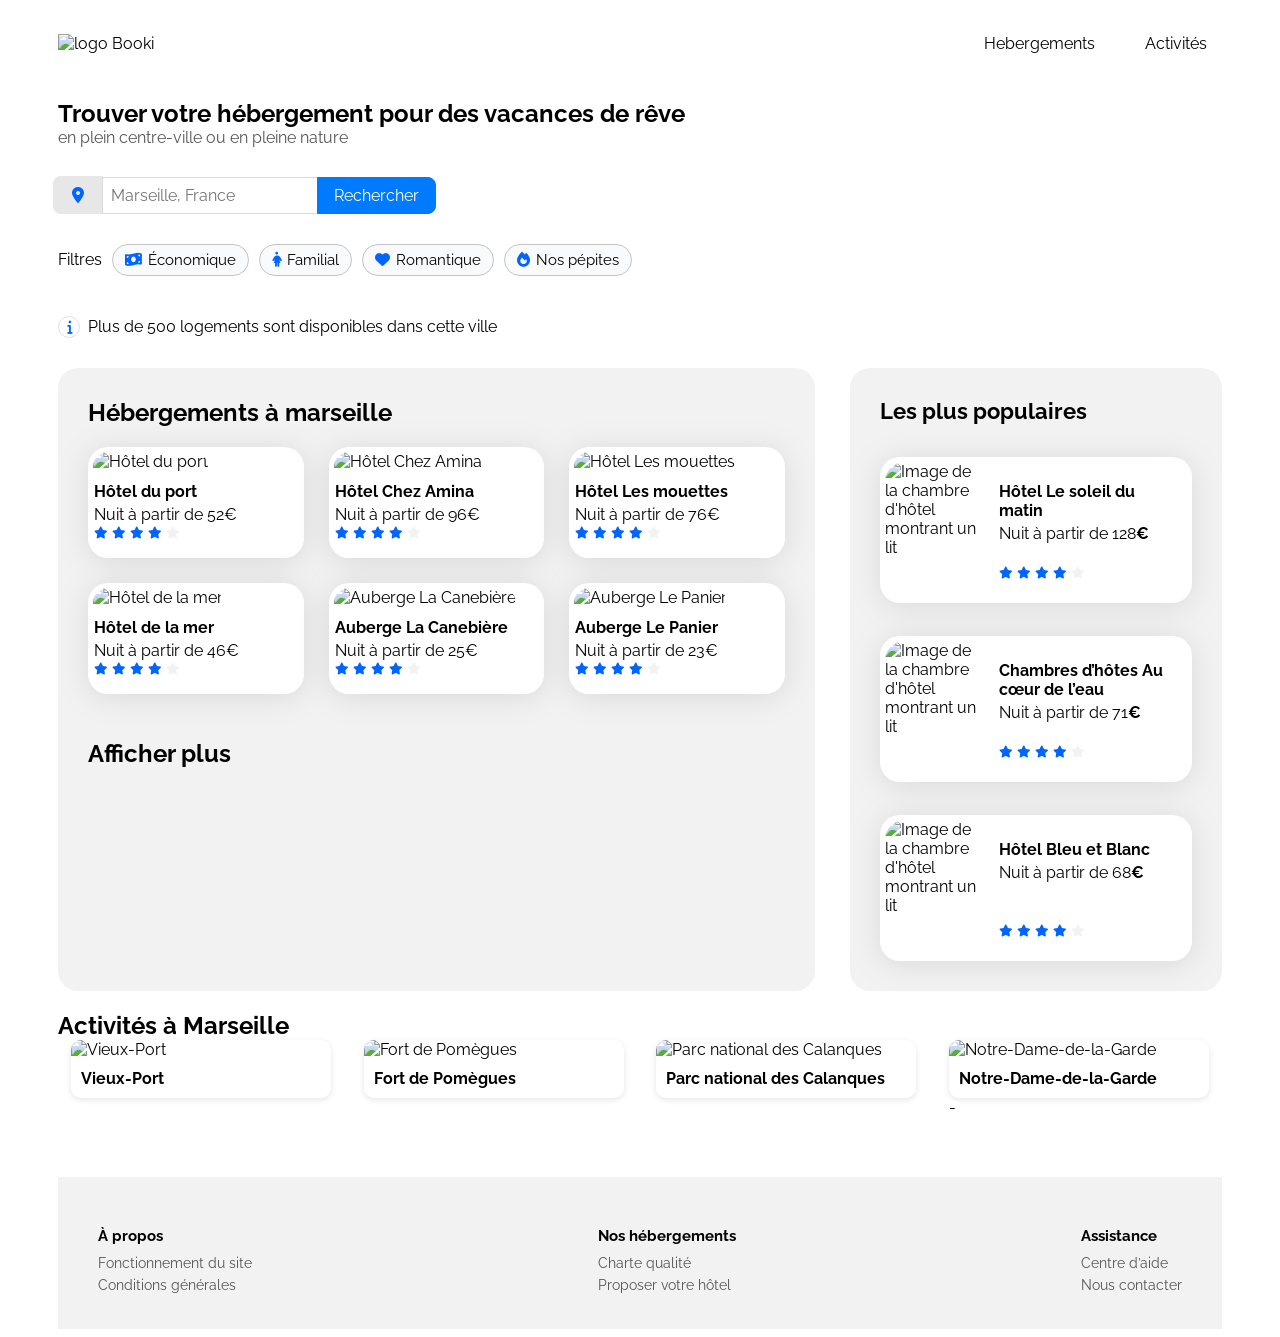
==== index.html @ 4f83fece "changes" ====
<!DOCTYPE html>
<html lang="fr">

<head>
    <meta charset="UTF-8">
    <meta name="viewport" content="width=device-width, initial-scale=1.0">
    <title>Booki</title>
    <link rel="preconnect" href="https://fonts.googleapis.com">
    <link rel="preconnect" href="https://fonts.gstatic.com" crossorigin>
    <link href="https://fonts.googleapis.com/css2?family=Raleway:wght@400;500;700&display=swap" rel="stylesheet">
    <link rel="stylesheet" href="https://cdnjs.cloudflare.com/ajax/libs/font-awesome/6.2.1/css/all.min.css"
        integrity="sha512-MV7K8+y+gLIBoVD59lQIYicR65iaqukzvf/nwasF0nqhPay5w/9lJmVM2hMDcnK1OnMGCdVK+iQrJ7lzPJQd1w=="
        crossorigin="anonymous" referrerpolicy="no-referrer" />
    <link rel="stylesheet" href="./css/style.css">
</head>

<body>
    <div class="main-container">
        <header>
            <nav class="navbar">
                <div><img class="logo" src="images/logo/Booki.png" alt="logo Booki"></div>
                <div>
                    <ul class="style">
                        <li><a class="styles" href="#">Hebergements</a></li>
                        <li><a class="styles" href="#">Activités</a></li>
                    </ul>
                </div>

            </nav>
            <section class="box">
                <h2>Trouver votre hébergement pour des vacances de rêve</h2>
                <p class="subtitle">en plein centre-ville ou en pleine nature</p>
            </section>

            <div>
                <span><i class="fa-solid fa-location-dot icon"></i></span>
                <input class="search-input" type="text" placeholder="Marseille, France">
                <button class="search-button">Rechercher</button>
            </div>

            <div class="filters">
                <span>Filtres</span>
                <button class="filter-btn"><i class="fa-solid fa-money-bill-wave"></i>Économique</button>
                <button class="filter-btn"><i class="fa-solid fa-person-dress"></i> Familial</button>
                <button class="filter-btn"><i class="fa-solid fa-heart"></i> Romantique</button>
                <button class="filter-btn"><i class="fa-solid fa-fire"></i> Nos pépites</button>
            </div>
            <div class="info-box">
                <i class="fa-solid fa-info info"></i>
                <span>Plus de 500 logements sont disponibles dans cette ville</span>
            </div>

        </header>

        <main>

            <div class="hebergements-and-populaires">
                <section class="hebergements">
                    <h2 class="section-title"> Hébergements à marseille</h2>
                    <div class="cards-container">
                        <div class="card">
                            <img src="images/hebergements/fred-kleber.jpg" alt="Hôtel du port">
                            <div class="card-content">
                                <h3 class="card-title">Hôtel du port</h3>
                                <p class="card-subtitle">Nuit à partir de 52€</p>
                                <div class="card-rating">
                                    <i class="fa-xs fa-solid fa-star" aria-hidden="true"></i>
                                    <i class="fa-xs fa-solid fa-star" aria-hidden="true"></i>
                                    <i class="fa-xs fa-solid fa-star" aria-hidden="true"></i>
                                    <i class="fa-xs fa-solid fa-star" aria-hidden="true"></i>
                                    <i class="fa-xs fa-solid fa-star neutral-star" aria-hidden="true"></i>
                                    <span class="sr-only">Note de 4 sur 5</span>
                                </div>
                            </div>
                        </div>
                        <a href="#">
                            <div class="card">
                                <img src="images/hebergements/febrian-zakaria.jpg" alt="Hôtel Chez Amina">
                                <div class="card-content">
                                    <h3 class="card-title">Hôtel Chez Amina</h3>
                                    <p class="card-subtitle">Nuit à partir de 96€</p>
                                    <div class="card-rating">
                                        <i class="fa-xs fa-solid fa-star" aria-hidden="true"></i>
                                        <i class="fa-xs fa-solid fa-star" aria-hidden="true"></i>
                                        <i class="fa-xs fa-solid fa-star" aria-hidden="true"></i>
                                        <i class="fa-xs fa-solid fa-star" aria-hidden="true"></i>
                                        <i class="fa-xs fa-solid fa-star neutral-star" aria-hidden="true"></i>
                                        <span class="sr-only">Note de 4 sur 5</span>
                                    </div>
                                </div>
                            </div>
                        </a>
                        <a href="#">
                            <div class="card">
                                <img src="images/hebergements/reisetopia.jpg" alt="Hôtel Les mouettes">
                                <div class="card-content">
                                    <h3 class="card-title">Hôtel Les mouettes</h3>
                                    <p class="card-subtitle">Nuit à partir de 76€</p>
                                    <div class="card-rating">
                                        <i class="fa-xs fa-solid fa-star" aria-hidden="true"></i>
                                        <i class="fa-xs fa-solid fa-star" aria-hidden="true"></i>
                                        <i class="fa-xs fa-solid fa-star" aria-hidden="true"></i>
                                        <i class="fa-xs fa-solid fa-star" aria-hidden="true"></i>
                                        <i class="fa-xs fa-solid fa-star neutral-star" aria-hidden="true"></i>
                                        <span class="sr-only">Note de 4 sur 5</span>
                                    </div>
                                </div>
                            </div>
                        </a>
                        <a href="#">
                            <div class="card">
                                <img src="images/hebergements/annie-spratt.jpg" alt="Hôtel de la mer">
                                <div class="card-content">
                                    <h3 class="card-title">Hôtel de la mer</h3>
                                    <p class="card-subtitle">Nuit à partir de 46€</p>
                                    <div class="card-rating">
                                        <i class="fa-xs fa-solid fa-star" aria-hidden="true"></i>
                                        <i class="fa-xs fa-solid fa-star" aria-hidden="true"></i>
                                        <i class="fa-xs fa-solid fa-star" aria-hidden="true"></i>
                                        <i class="fa-xs fa-solid fa-star" aria-hidden="true"></i>
                                        <i class="fa-xs fa-solid fa-star neutral-star" aria-hidden="true"></i>
                                        <span class="sr-only">Note de 4 sur 5</span>
                                    </div>
                                </div>
                            </div>
                        </a>
                        <a href="#">
                            <div class="card">
                                <img src="images/hebergements/marcus-loke.jpg" alt="Auberge La Canebière">
                                <div class="card-content">
                                    <h3 class="card-title">Auberge La Canebière</h3>
                                    <p class="card-subtitle">Nuit à partir de 25€</p>
                                    <div class="card-rating">
                                        <i class="fa-xs fa-solid fa-star" aria-hidden="true"></i>
                                        <i class="fa-xs fa-solid fa-star" aria-hidden="true"></i>
                                        <i class="fa-xs fa-solid fa-star" aria-hidden="true"></i>
                                        <i class="fa-xs fa-solid fa-star" aria-hidden="true"></i>
                                        <i class="fa-xs fa-solid fa-star neutral-star" aria-hidden="true"></i>
                                        <span class="sr-only">Note de 4 sur 5</span>
                                    </div>
                                </div>
                            </div>
                        </a>
                        <a href="#">
                            <div class="card">
                                <img src="images/hebergements/nicate-lee.jpg" alt="Auberge Le Panier">
                                <div class="card-content">
                                    <h3 class="card-title">Auberge Le Panier</h3>
                                    <p class="card-subtitle">Nuit à partir de 23€</p>
                                    <div class="card-rating">
                                        <i class="fa-xs fa-solid fa-star" aria-hidden="true"></i>
                                        <i class="fa-xs fa-solid fa-star" aria-hidden="true"></i>
                                        <i class="fa-xs fa-solid fa-star" aria-hidden="true"></i>
                                        <i class="fa-xs fa-solid fa-star" aria-hidden="true"></i>
                                        <i class="fa-xs fa-solid fa-star neutral-star" aria-hidden="true"></i>
                                        <span class="sr-only">Note de 4 sur 5</span>
                                    </div>
                                </div>
                            </div>
                        </a>
                        <h2>Afficher plus</h2>
                    </div>

                </section>

                <section class="populaires">
                    <div class="populaires-title">
                        <h2 class="section-title">Les plus populaires</h2>
                    </div>

                    <div class="populaires-cards">
                        <a href="#">
                            <article class="card">
                                <img src="./images/hebergements/emile-guillemot.jpg"
                                    alt="Image de la chambre d'hôtel montrant un lit">
                                <div class="card-content">
                                    <div class="card-txt">
                                        <h3 class="card-title">Hôtel Le soleil du matin</h3>
                                        <p class="card-subtitle">Nuit à partir de 128<span class="euro">€</span></p>
                                    </div>
                                    <div class="card-rating">
                                        <i class="fa-xs fa-solid fa-star" aria-hidden="true"></i>
                                        <i class="fa-xs fa-solid fa-star" aria-hidden="true"></i>
                                        <i class="fa-xs fa-solid fa-star" aria-hidden="true"></i>
                                        <i class="fa-xs fa-solid fa-star" aria-hidden="true"></i>
                                        <i class="fa-xs fa-solid fa-star neutral-star" aria-hidden="true"></i>
                                        <span class="sr-only">Note de 4 sur 5</span>
                                    </div>
                                </div>
                            </article>
                        </a>
                        <a href="#">
                            <article class="card">
                                <img src="./images/hebergements/aw-creative.jpg"
                                    alt="Image de la chambre d'hôtel montrant un lit">
                                <div class="card-content">
                                    <div class="card-txt">
                                        <h3 class="card-title">Chambres d’hôtes Au cœur de l’eau</h3>
                                        <p class="card-subtitle">Nuit à partir de 71<span class="euro">€</span></p>
                                    </div>
                                    <div class="card-rating">
                                        <i class="fa-xs fa-solid fa-star" aria-hidden="true"></i>
                                        <i class="fa-xs fa-solid fa-star" aria-hidden="true"></i>
                                        <i class="fa-xs fa-solid fa-star" aria-hidden="true"></i>
                                        <i class="fa-xs fa-solid fa-star" aria-hidden="true"></i>
                                        <i class="fa-xs fa-solid fa-star neutral-star" aria-hidden="true"></i>
                                        <span class="sr-only">Note de 4 sur 5</span>
                                    </div>
                                </div>
                            </article>
                        </a>
                        <a href="#">
                            <article class="card">
                                <img src="./images/hebergements/febrian-zakaria2.jpg"
                                    alt="Image de la chambre d'hôtel montrant un lit">
                                <div class="card-content">
                                    <div class="card-txt">
                                        <h3 class="card-title">Hôtel Bleu et Blanc</h3>
                                        <p class="card-subtitle">Nuit à partir de 68<span class="euro">€</span></p>
                                    </div>
                                    <div class="card-rating">
                                        <i class="fa-xs fa-solid fa-star" aria-hidden="true"></i>
                                        <i class="fa-xs fa-solid fa-star" aria-hidden="true"></i>
                                        <i class="fa-xs fa-solid fa-star" aria-hidden="true"></i>
                                        <i class="fa-xs fa-solid fa-star" aria-hidden="true"></i>
                                        <i class="fa-xs fa-solid fa-star neutral-star" aria-hidden="true"></i>
                                        <span class="sr-only">Note de 4 sur 5</span>
                                    </div>
                                </div>
                            </article>
                        </a>
                    </div>
                </section>
            </div>
            <section>
                <h2>Activités à Marseille</h2>
                <a href="#">
                    <div class="activites">
                        <div class="paper">
                            <img src="images/activites/reno-laithienne.jpg" alt="Vieux-Port">
                            <p>Vieux-Port</p>
                        </div>
                </a>
                <a href="#">
                    <div class="paper">
                        <img src="images/activites/paul-hermann.jpg" alt="Fort de Pomègues">
                        <p>Fort de Pomègues</p>
                    </div>
                </a>
                <a href="#">
                    <div class="paper">
                        <img src="images/activites/kilyan-sockalingum.jpg" alt="Parc national des Calanques">
                        <p>Parc national des Calanques</p>
                    </div>
                </a>
                <a href="#">
                    <div class="paper">
                        <img src="images/activites/florian-wehde.jpg" alt="Notre-Dame-de-la-Garde">
                        <p>Notre-Dame-de-la-Garde</p>
                    </div>
                    -
                </a>
    </div>
    </section>
    </main>
    <footer>

        <div>
            <h4>À propos</h4>
            <ul>
                <li><a href="#">Fonctionnement du site</a></li>
                <li><a href="#">Conditions générales</a></li>
            </ul>
        </div>

        <div>
            <h4>Nos hébergements</h4>
            <ul>
                <li><a href="#">Charte qualité</a></li>
                <li><a href="#">Proposer votre hôtel</a></li>
            </ul>
        </div>

        <div>
            <h4>Assistance</h4>
            <ul>
                <li><a href="#">Centre d’aide</a></li>
                <li><a href="#">Nous contacter</a></li>
            </ul>
        </div>
    </footer>
    </div>
</body>

</html>
---- css/style.css ----
/****** General ***********/
* {
    font-family: 'Raleway', sans-serif;
}

.navbar {
    display: flex;
    justify-content: space-between;
    align-items: center;
    padding: 10px 0px;

}

.style {
    list-style: none;
    display: flex;
    gap: 20px;

}

.navbar a {
    text-decoration: none;
    padding: 15px;
}

.logo {
    height: 20px;
}

.styles:hover {
    color: #0065FC;
    border-top: 2px solid #0065FC;
    padding-top: 33px;

}

h2 {
    margin-bottom: 0px;
}

p.subtitle {
    font-size: 16px;
    color: #555;
    margin-top: 0;
    margin-bottom: 30px;

}

.icon {

    background-color: #e7e7e8;
    border: solid #e7e7e8 3px;
    padding: 8px 16px;
    font-size: 16px;
    cursor: pointer;
    border-radius: 8px 0 0 8px;
    margin: -5px;
}


.search-input {
    flex: 1;
    border: solid rgb(218, 217, 217) 1px;
    outline: none;
    padding: 8px;
    font-size: 16px;
}

.search-button {
    background-color: #007bff;
    color: white;
    border: solid #007bff 1px;
    padding: 8px 16px;
    font-size: 16px;
    cursor: pointer;
    border-radius: 0 8px 8px 0;
    margin: -5px;
}

.filters {
    display: flex;
    justify-content: start;
    align-items: center;
    gap: 10px;
    flex-wrap: wrap;
    margin-top: 30px;
    margin-bottom: 30px;
}


.filter-btn {
    display: flex;
    align-items: center;
    gap: 6px;
    border: 1px solid #c5c4c4;
    background: #f9fafb;
    color: #000000;
    border-radius: 9999px;
    padding: 6px 12px;
    font-size: 15px;
    cursor: pointer;
    transition: all 0.2s ease;
}

.filter-btn:hover {
    background: #d6eaff;
}

.info-box {
    display: flex;
    align-items: center;
    gap: 8px;
    padding-top: 10px;
    padding-bottom: 30px;
}

.info-box .info {
    border: solid rgb(223, 223, 223) 1px;
    border-radius: 50%;
    width: 20px;
    height: 20px;
    display: flex;
    justify-content: center;
    align-items: center;
    font-weight: bold;
    font-size: 14px;
}


.activites {
    display: flex;
    justify-content: space-evenly;
    gap: 20px;
    flex-wrap: wrap;
    padding-bottom: 60px;
}

.paper {
    width: 260px;
    border-radius: 10px;
    overflow: hidden;
    box-shadow: 0 2px 6px rgba(0, 0, 0, 0.1);
    background: #ffffff;
}



.paper img {
    width: 100%;
    height: 350px;
    object-fit: cover;
}

.paper p {
    margin: 10px;
    font-weight: bold;
}

footer {
    background: #f2f2f2;
    margin-top: auto;
    padding: 30px 40px;
    display: flex;
    justify-content: space-between;
    flex-wrap: wrap;
    font-size: 14px;
}

footer div {
    min-width: 10px;
}

footer h4 {
    margin-bottom: 10px;
    font-size: 15px;
}

footer ul {
    list-style: none;
    padding: 0;
    margin: 0;
}

footer ul li {
    margin-bottom: 6px;
}

footer a {
    text-decoration: none;
    color: #555;
}


:root {
    --main-color: #0065FC;
    --main-bg-color: #F2F2F2;
    --filter-bg-color: #DEEBFF;
}

.fa-solid {
    color: var(--main-color);
}

body {
    display: flex;
    justify-content: center;
}

.main-container {
    width: 100%;
    max-width: 1440px;
    padding: 0 50px;
    box-sizing: border-box;
}

a {
    color: inherit;
    text-decoration: none;
}

.section-title {
    margin: 0;
    font-size: 22px;
}

.card {
    background-color: white;
    border-radius: 20px;
    padding: 5px;
    filter: drop-shadow(0px 3px 15px rgba(0, 0, 0, 0.1));
}

.card img {
    object-fit: cover;
}

.card-title {
    font-size: 16px;
}

.euro {
    font-weight: 700;
}

.neutral-star {
    color: var(--main-bg-color)
}

/****** Hebergements And Populaires ***********/
.hebergements-and-populaires {
    display: flex;
    justify-content: space-between;
}

.hebergements-and-populaires section {
    background-color: var(--main-bg-color);
    border-radius: 20px;
    padding: 30px;
    box-sizing: border-box;
}

/****** Hebergements ***********/
.hebergements {
    width: 65%;
}

.hebergements h2 {
    font-size: 1.5rem;
    margin-bottom: 20px;
}

.cards-container {
    display: grid;
    grid-template-columns: repeat(3, 1fr);
    gap: 25px;
}


.card img {
    width: 100%;
    height: 120px;
    object-fit: cover;
    border-top-left-radius: 15px;
    border-top-right-radius: 15px;
}

.card-content {
    padding: 10px 1px;
}

.hebergements .card-title {
    margin-top: 1px;
    margin-bottom: 4px;
}

.hebergements .card-subtitle {
    margin: 0;
}



/****** Populaires ***********/
.populaires {
    width: 32%;
}

.populaires-title {
    display: flex;
    justify-content: space-between;
    align-items: center;
}

.populaires-cards .card {
    display: flex;
    margin-top: 33px;
}

.populaires-cards img {
    width: 33%;
    height: 136px;
    border-top-left-radius: 20px;
    border-bottom-left-radius: 20px;
}

.populaires-cards .card-content {
    width: 65%;
    padding-left: 15px;
    display: flex;
    flex-direction: column;
    justify-content: space-between;
    box-sizing: border-box;
}

.populaires-cards .card-title {
    margin-top: 10px;
    margin-bottom: 4px;
}

.populaires-cards .card-subtitle {
    margin: 0;
}

.populaires-cards .card-rating {
    margin-bottom: 5px;
}




/* Le code ci-dessous correspond à la version responsive uniquement */

/****** Media queries ***********/
/* Medium devices (tablets, less/equal than 1024px) */
@media (max-width: 1024px) {
    .hebergements-and-populaires {
        flex-direction: column;
    }

    .hebergements {
        width: 100%;
    }

    .populaires {
        width: 100%;
        margin-top: 50px;
    }

    .populaires-cards {
        display: flex;
        flex-direction: row;
        justify-content: space-between;
    }

    .populaires-cards a {
        width: 30%;
    }

    .populaires-cards .card-title {
        font-size: 14px;
    }

    .populaires-cards .card-subtitle {
        font-size: 13px;
    }
}

/* Small devices (phones, less than 768px) */
@media (max-width: 767.98px) {
    /* ... */
}
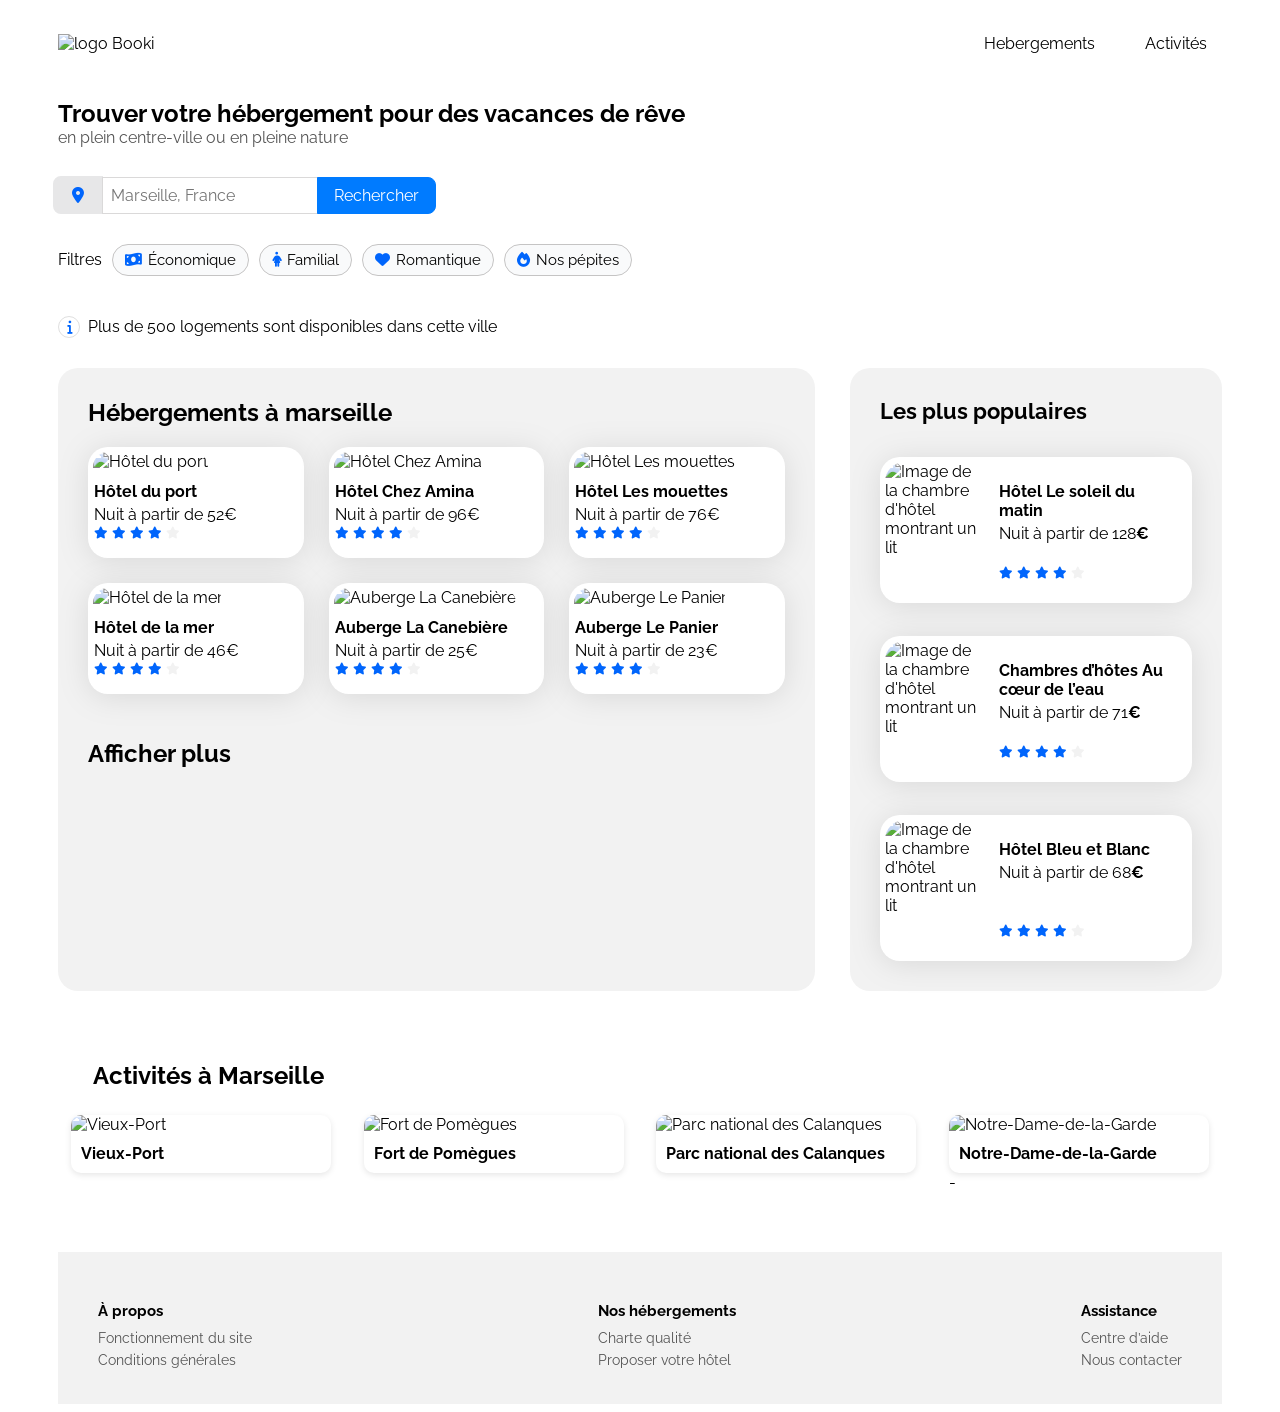
==== commit 89cc360a: "changes" ====
--- a/index.html
+++ b/index.html
@@ -27,7 +27,7 @@
                 </div>
 
             </nav>
-            <section class="box">
+            <section>
                 <h2>Trouver votre hébergement pour des vacances de rêve</h2>
                 <p class="subtitle">en plein centre-ville ou en pleine nature</p>
             </section>
@@ -233,7 +233,7 @@
                 </section>
             </div>
             <section>
-                <h2>Activités à Marseille</h2>
+                <h2 class="box">Activités à Marseille</h2>
                 <a href="#">
                     <div class="activites">
                         <div class="paper">
--- a/css/style.css
+++ b/css/style.css
@@ -126,6 +126,11 @@
     font-size: 14px;
 }
 
+.box{
+    padding-top: 50px;
+    padding-bottom: 25px;
+    padding-left: 35px;
+}
 
 .activites {
     display: flex;
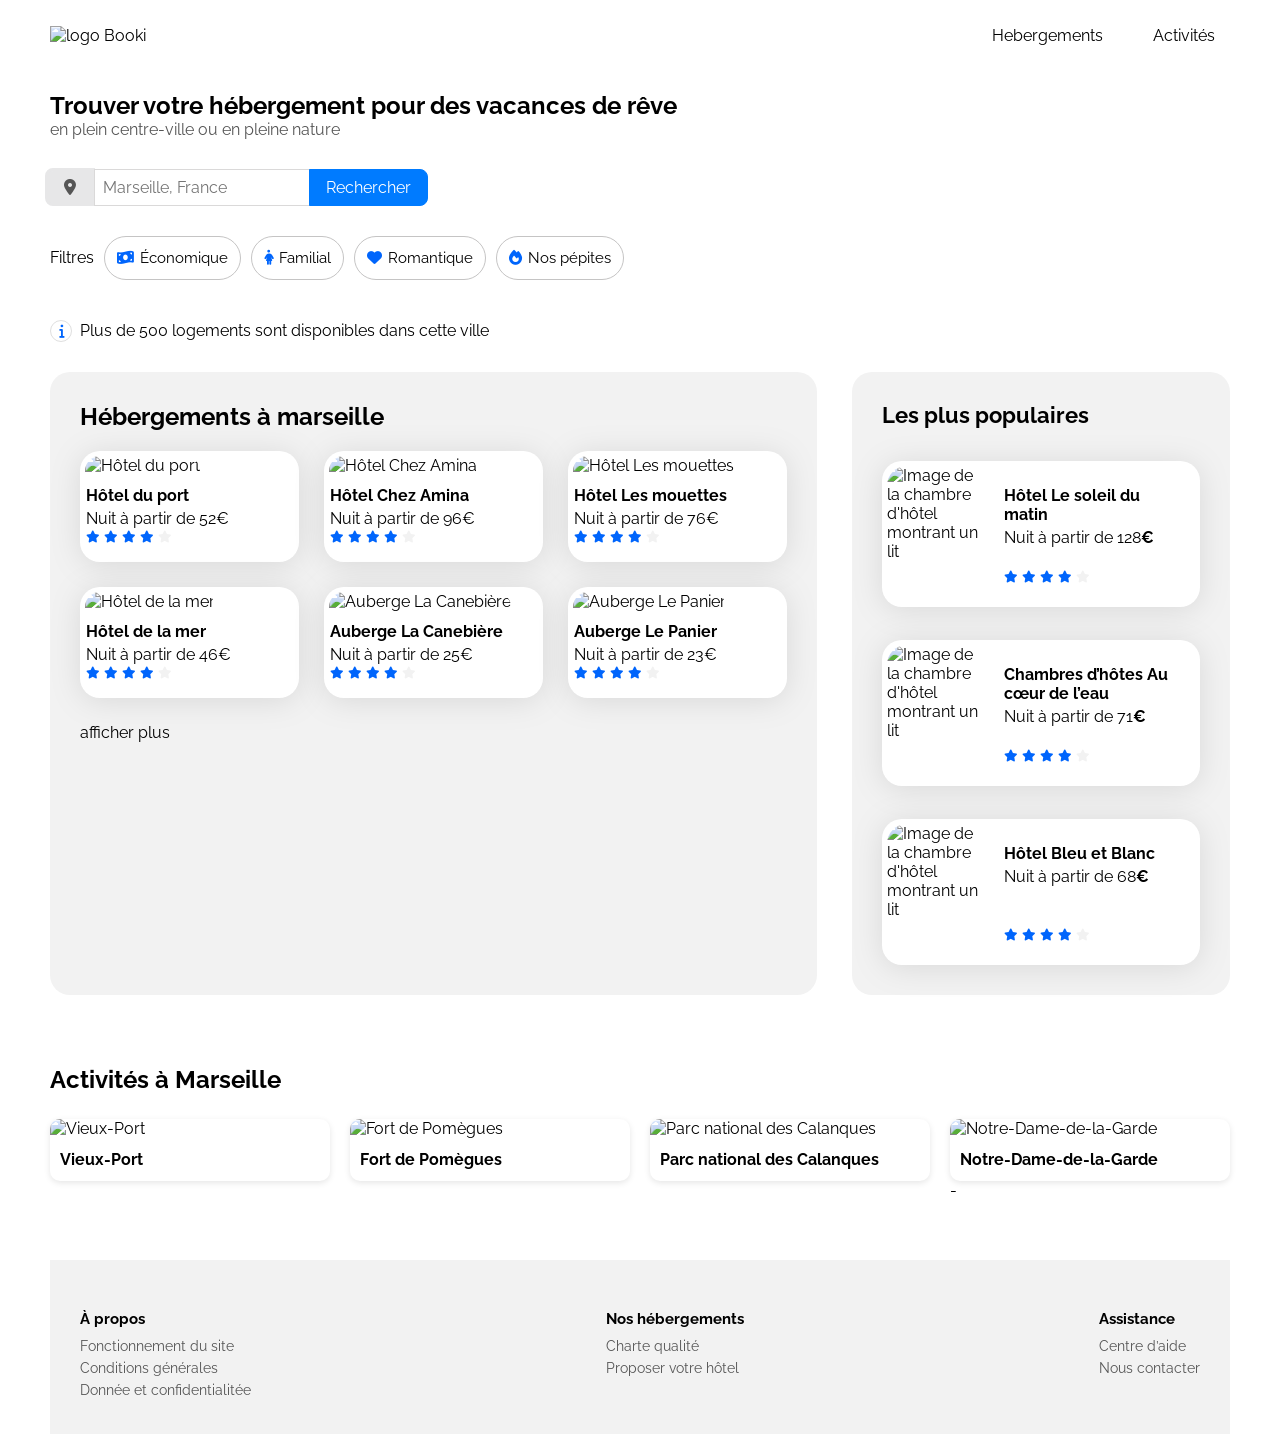
==== commit 0f9ed2e7: "new changes" ====
--- a/index.html
+++ b/index.html
@@ -33,7 +33,7 @@
             </section>
 
             <div>
-                <span><i class="fa-solid fa-location-dot icon"></i></span>
+                <span><i class="fa-solid fa-location-dot neutral icon" aria-hidden="true"></i></span>
                 <input class="search-input" type="text" placeholder="Marseille, France">
                 <button class="search-button">Rechercher</button>
             </div>
@@ -158,7 +158,7 @@
                                 </div>
                             </div>
                         </a>
-                        <h2>Afficher plus</h2>
+                        <a href="#">afficher plus</a>
                     </div>
 
                 </section>
@@ -270,6 +270,7 @@
             <ul>
                 <li><a href="#">Fonctionnement du site</a></li>
                 <li><a href="#">Conditions générales</a></li>
+                <li><a href="#">Donnée et confidentialitée</a></li>
             </ul>
         </div>
 
--- a/css/style.css
+++ b/css/style.css
@@ -1,4 +1,8 @@
 /****** General ***********/
+body {
+    margin: 0;
+}
+
 * {
     font-family: 'Raleway', sans-serif;
 }
@@ -29,8 +33,8 @@
 
 .styles:hover {
     color: #0065FC;
-    border-top: 2px solid #0065FC;
-    padding-top: 33px;
+    border-top: 3px solid #0065FC;
+    padding-top: 25px;
 
 }
 
@@ -93,10 +97,10 @@
     align-items: center;
     gap: 6px;
     border: 1px solid #c5c4c4;
-    background: #f9fafb;
+    background: #ffffff;
     color: #000000;
     border-radius: 9999px;
-    padding: 6px 12px;
+    padding: 12px 12px;
     font-size: 15px;
     cursor: pointer;
     transition: all 0.2s ease;
@@ -126,22 +130,21 @@
     font-size: 14px;
 }
 
-.box{
+.box {
     padding-top: 50px;
     padding-bottom: 25px;
-    padding-left: 35px;
 }
 
 .activites {
     display: flex;
-    justify-content: space-evenly;
+    justify-content: space-between;
     gap: 20px;
     flex-wrap: wrap;
     padding-bottom: 60px;
 }
 
 .paper {
-    width: 260px;
+    width: 280px;
     border-radius: 10px;
     overflow: hidden;
     box-shadow: 0 2px 6px rgba(0, 0, 0, 0.1);
@@ -157,14 +160,14 @@
 }
 
 .paper p {
-    margin: 10px;
+    margin: 12px 10px;
     font-weight: bold;
 }
 
 footer {
     background: #f2f2f2;
     margin-top: auto;
-    padding: 30px 40px;
+    padding: 30px;
     display: flex;
     justify-content: space-between;
     flex-wrap: wrap;
@@ -200,6 +203,7 @@
     --main-color: #0065FC;
     --main-bg-color: #F2F2F2;
     --filter-bg-color: #DEEBFF;
+    --main-icon-color: #555
 }
 
 .fa-solid {
@@ -249,6 +253,10 @@
 
 .neutral-star {
     color: var(--main-bg-color)
+}
+
+.neutral {
+    color: var(--main-icon-color)
 }
 
 /****** Hebergements And Populaires ***********/
@@ -387,9 +395,51 @@
     .populaires-cards .card-subtitle {
         font-size: 13px;
     }
+
+    .activites{
+        display: flex;
+        flex-wrap: nowrap;
+    }
 }
 
 /* Small devices (phones, less than 768px) */
 @media (max-width: 767.98px) {
-    /* ... */
-}+.hebergements-and-populaires {
+        flex-direction:column-reverse;
+    }
+
+    .hebergements {
+        width: 100%;
+    }
+
+    .populaires {
+        width: 100%;
+        margin-top: 10px;
+    }
+
+    .populaires-cards {
+        display: flex;
+        flex-direction: column;
+        justify-content: space-between;
+    }
+
+    .populaires-cards a {
+        width: 100%;
+    }
+
+    .populaires-cards .card-title {
+        font-size: 14px;
+    }
+
+    .populaires-cards .card-subtitle {
+        font-size: 13px;
+    }
+
+.cards-container {
+    display: flex;
+    flex-direction: column;
+}
+  
+}
+
+
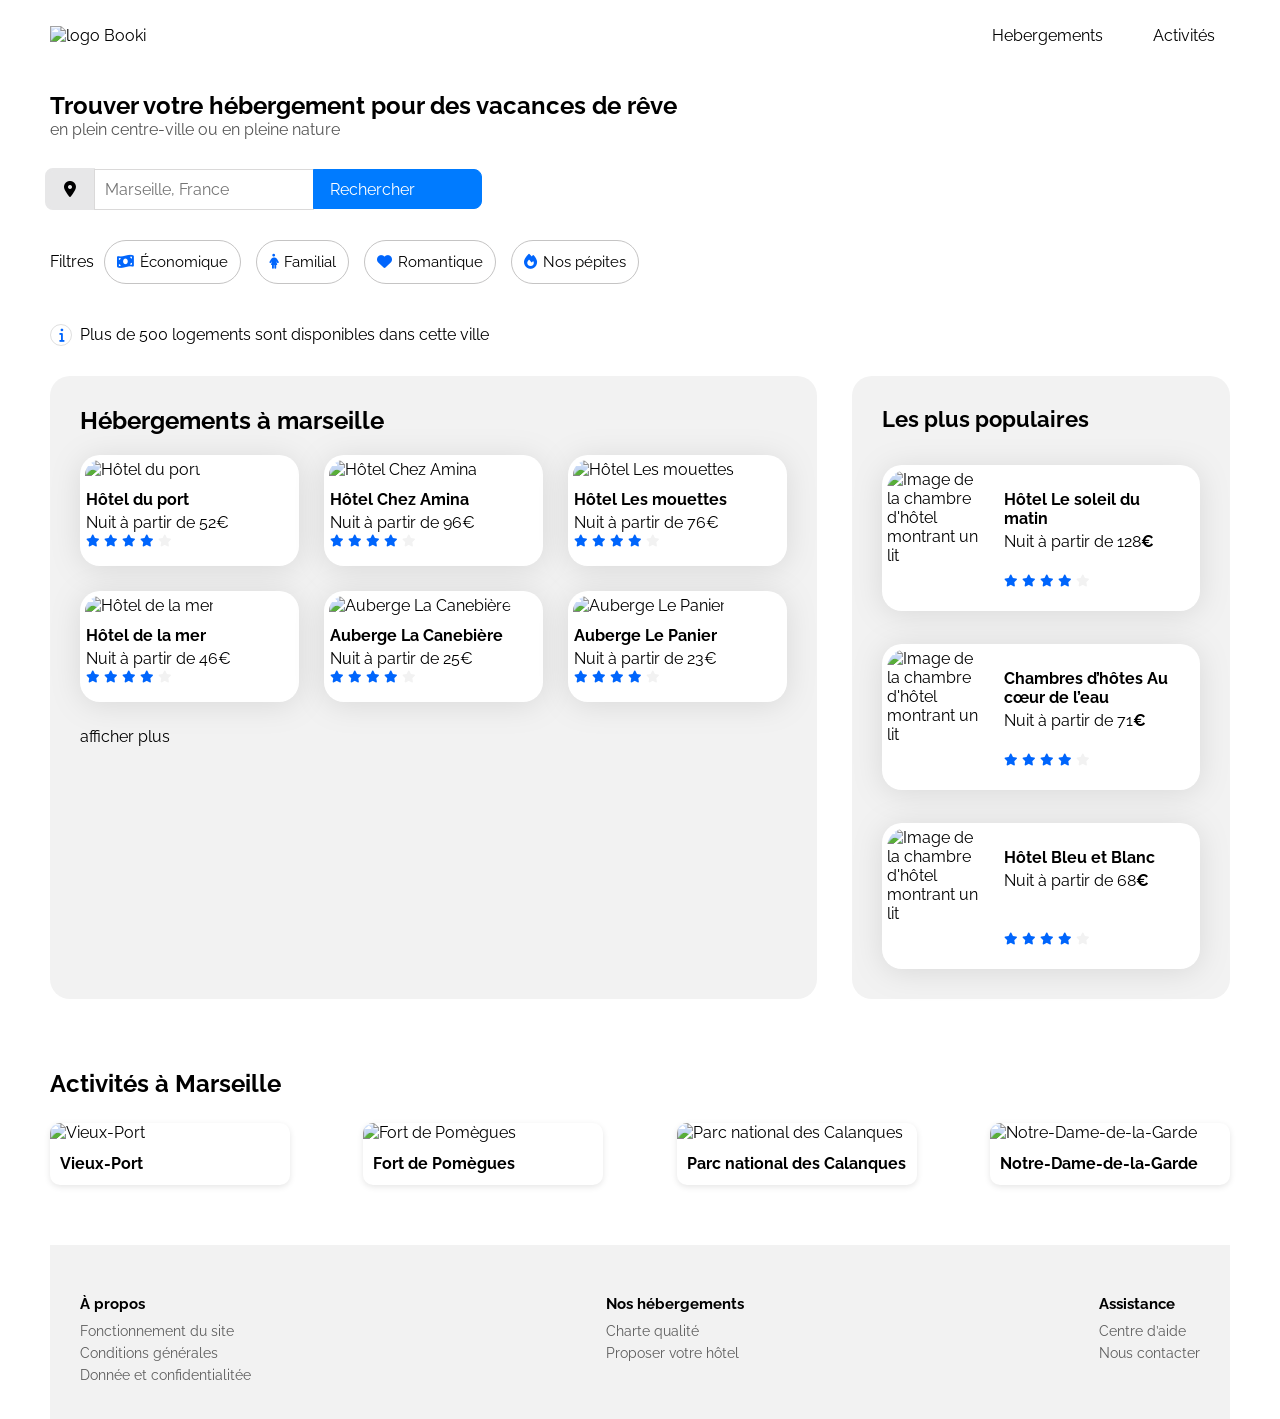
==== commit 0633634f: "changes" ====
--- a/index.html
+++ b/index.html
@@ -35,15 +35,17 @@
             <div>
                 <span><i class="fa-solid fa-location-dot neutral icon" aria-hidden="true"></i></span>
                 <input class="search-input" type="text" placeholder="Marseille, France">
-                <button class="search-button">Rechercher</button>
+                <button class="search-button">Rechercher<i class="fa-solid fa-magnifying-glass loupe"></i></button>
             </div>
 
             <div class="filters">
                 <span>Filtres</span>
-                <button class="filter-btn"><i class="fa-solid fa-money-bill-wave"></i>Économique</button>
-                <button class="filter-btn"><i class="fa-solid fa-person-dress"></i> Familial</button>
-                <button class="filter-btn"><i class="fa-solid fa-heart"></i> Romantique</button>
-                <button class="filter-btn"><i class="fa-solid fa-fire"></i> Nos pépites</button>
+                <div class="btn">
+                    <button class="filter-btn"><i class="fa-solid fa-money-bill-wave"></i>Économique</button>
+                    <button class="filter-btn"><i class="fa-solid fa-person-dress"></i> Familial</button>
+                    <button class="filter-btn"><i class="fa-solid fa-heart"></i> Romantique</button>
+                    <button class="filter-btn"><i class="fa-solid fa-fire"></i> Nos pépites</button>
+                </div>
             </div>
             <div class="info-box">
                 <i class="fa-solid fa-info info"></i>
@@ -235,7 +237,7 @@
             <section>
                 <h2 class="box">Activités à Marseille</h2>
                 <a href="#">
-                    <div class="activites">
+                    <section class="activites">
                         <div class="paper">
                             <img src="images/activites/reno-laithienne.jpg" alt="Vieux-Port">
                             <p>Vieux-Port</p>
@@ -258,38 +260,37 @@
                         <img src="images/activites/florian-wehde.jpg" alt="Notre-Dame-de-la-Garde">
                         <p>Notre-Dame-de-la-Garde</p>
                     </div>
-                    -
-                </a>
-    </div>
-    </section>
-    </main>
-    <footer>
-
-        <div>
-            <h4>À propos</h4>
-            <ul>
-                <li><a href="#">Fonctionnement du site</a></li>
-                <li><a href="#">Conditions générales</a></li>
-                <li><a href="#">Donnée et confidentialitée</a></li>
-            </ul>
-        </div>
-
-        <div>
-            <h4>Nos hébergements</h4>
-            <ul>
-                <li><a href="#">Charte qualité</a></li>
-                <li><a href="#">Proposer votre hôtel</a></li>
-            </ul>
-        </div>
-
-        <div>
-            <h4>Assistance</h4>
-            <ul>
-                <li><a href="#">Centre d’aide</a></li>
-                <li><a href="#">Nous contacter</a></li>
-            </ul>
-        </div>
-    </footer>
+                </a>
+            </section>
+            </section>
+        </main>
+        <footer>
+
+            <div>
+                <h4>À propos</h4>
+                <ul>
+                    <li><a href="#">Fonctionnement du site</a></li>
+                    <li><a href="#">Conditions générales</a></li>
+                    <li><a href="#">Donnée et confidentialitée</a></li>
+                </ul>
+            </div>
+
+            <div>
+                <h4>Nos hébergements</h4>
+                <ul>
+                    <li><a href="#">Charte qualité</a></li>
+                    <li><a href="#">Proposer votre hôtel</a></li>
+                </ul>
+            </div>
+
+            <div>
+                <h4>Assistance</h4>
+                <ul>
+                    <li><a href="#">Centre d’aide</a></li>
+                    <li><a href="#">Nous contacter</a></li>
+                </ul>
+            </div>
+        </footer>
     </div>
 </body>
 
--- a/css/style.css
+++ b/css/style.css
@@ -54,7 +54,7 @@
 
     background-color: #e7e7e8;
     border: solid #e7e7e8 3px;
-    padding: 8px 16px;
+    padding: 10px 16px;
     font-size: 16px;
     cursor: pointer;
     border-radius: 8px 0 0 8px;
@@ -66,7 +66,7 @@
     flex: 1;
     border: solid rgb(218, 217, 217) 1px;
     outline: none;
-    padding: 8px;
+    padding: 10px;
     font-size: 16px;
 }
 
@@ -74,11 +74,28 @@
     background-color: #007bff;
     color: white;
     border: solid #007bff 1px;
-    padding: 8px 16px;
+    padding: 0px 16px;
     font-size: 16px;
     cursor: pointer;
     border-radius: 0 8px 8px 0;
     margin: -5px;
+}
+
+.loupe {
+    visibility: hidden;
+    background-color: #007bff;
+    color: white;
+    border: solid #007bff 1px;
+    padding: 10px 16px;
+    font-size: 16px;
+    cursor: pointer;
+    border-radius: 8px 8px 8px 8px;
+
+}
+
+.btn {
+    display: flex;
+    gap: 15px;
 }
 
 .filters {
@@ -136,15 +153,16 @@
 }
 
 .activites {
+    width: 100%;
     display: flex;
     justify-content: space-between;
     gap: 20px;
-    flex-wrap: wrap;
+    flex-wrap: nowrap;
     padding-bottom: 60px;
 }
 
 .paper {
-    width: 280px;
+    width:240px;
     border-radius: 10px;
     overflow: hidden;
     box-shadow: 0 2px 6px rgba(0, 0, 0, 0.1);
@@ -195,7 +213,7 @@
 
 footer a {
     text-decoration: none;
-    color: #555;
+    color: #5d5d5d;
 }
 
 
@@ -203,7 +221,7 @@
     --main-color: #0065FC;
     --main-bg-color: #F2F2F2;
     --filter-bg-color: #DEEBFF;
-    --main-icon-color: #555
+    --main-icon-color: #000
 }
 
 .fa-solid {
@@ -266,14 +284,14 @@
 }
 
 .hebergements-and-populaires section {
+    box-sizing: border-box;
+}
+
+/****** Hebergements ***********/
+.hebergements {
     background-color: var(--main-bg-color);
     border-radius: 20px;
     padding: 30px;
-    box-sizing: border-box;
-}
-
-/****** Hebergements ***********/
-.hebergements {
     width: 65%;
 }
 
@@ -314,6 +332,9 @@
 
 /****** Populaires ***********/
 .populaires {
+    background-color: var(--main-bg-color);
+    border-radius: 20px;
+    padding: 30px;
     width: 32%;
 }
 
@@ -396,16 +417,105 @@
         font-size: 13px;
     }
 
-    .activites{
+    .activites {
         display: flex;
         flex-wrap: nowrap;
+    }
+
+    .paper {
+        width: 99%;
+        height: 300px;
+    }
+
+    .paper img {
+        height: 200px;
+
+    }
+
+    .paper p {
+        padding: 20px;
+        margin: 10px;
     }
 }
 
 /* Small devices (phones, less than 768px) */
 @media (max-width: 767.98px) {
-.hebergements-and-populaires {
-        flex-direction:column-reverse;
+    .navbar {
+        display: flex;
+        flex-direction: column;
+        font-size: 30px;
+    }
+
+    .styles:hover {
+        color: #0065FC;
+        border-top: none;
+        padding-top: none;
+        border-bottom: 3px solid #0065FC;
+        padding-bottom: 25px;
+
+    }
+
+    .style {
+        border-bottom: 3px solid rgb(217, 217, 217);
+        padding-bottom: 25px;
+        display: flex;
+        justify-content: end;
+        padding-left: 0%;
+
+    }
+
+    .logo {
+        display: flex;
+        justify-content: center;
+        height: 30px;
+    }
+
+    .btn {
+        display: flex;
+        flex-wrap: wrap;
+    }
+
+    .filters {
+        display: flex;
+        flex-direction: column;
+        align-items: start;
+        margin: 20px;
+    }
+
+    .loupe {
+        visibility: visible;
+        background-color: #0065FC;
+        color: var(--filter-bg-color);
+        margin-left: -200px;
+
+
+
+    }
+
+    .search-button {
+        visibility: hidden;
+    }
+
+    h2 {
+        margin-bottom: 0px;
+        margin: 20px;
+    }
+
+    p.subtitle {
+        margin: 20px;
+    }
+
+    .icon {
+        margin-left: 20px;
+    }
+
+    .info-box {
+        margin-left: 20px;
+    }
+
+
+    .hebergements-and-populaires {
+        flex-direction: column-reverse;
     }
 
     .hebergements {
@@ -413,8 +523,10 @@
     }
 
     .populaires {
+        border-radius: 0px;
+        height: 100%;
         width: 100%;
-        margin-top: 10px;
+
     }
 
     .populaires-cards {
@@ -435,11 +547,46 @@
         font-size: 13px;
     }
 
-.cards-container {
-    display: flex;
-    flex-direction: column;
-}
-  
-}
-
-
+    .cards-container {
+        display: flex;
+        flex-direction: column;
+    }
+
+
+    .hebergements {
+        background: none;
+    }
+
+
+    .main-container {
+        padding: 0px;
+    }
+
+    .activites {
+        display: flex;
+        flex-direction: column;
+        padding: 30px;
+    }
+
+    .paper {
+        width: 89%;
+        height: 100%;
+    }
+
+    .paper img {
+        height: 200px;
+
+    }
+
+    .paper p {
+        padding: 20px;
+        margin: 10px;
+    }
+
+    footer {
+        display: flex;
+        flex-direction: column;
+        text-align: start;
+
+    }
+}
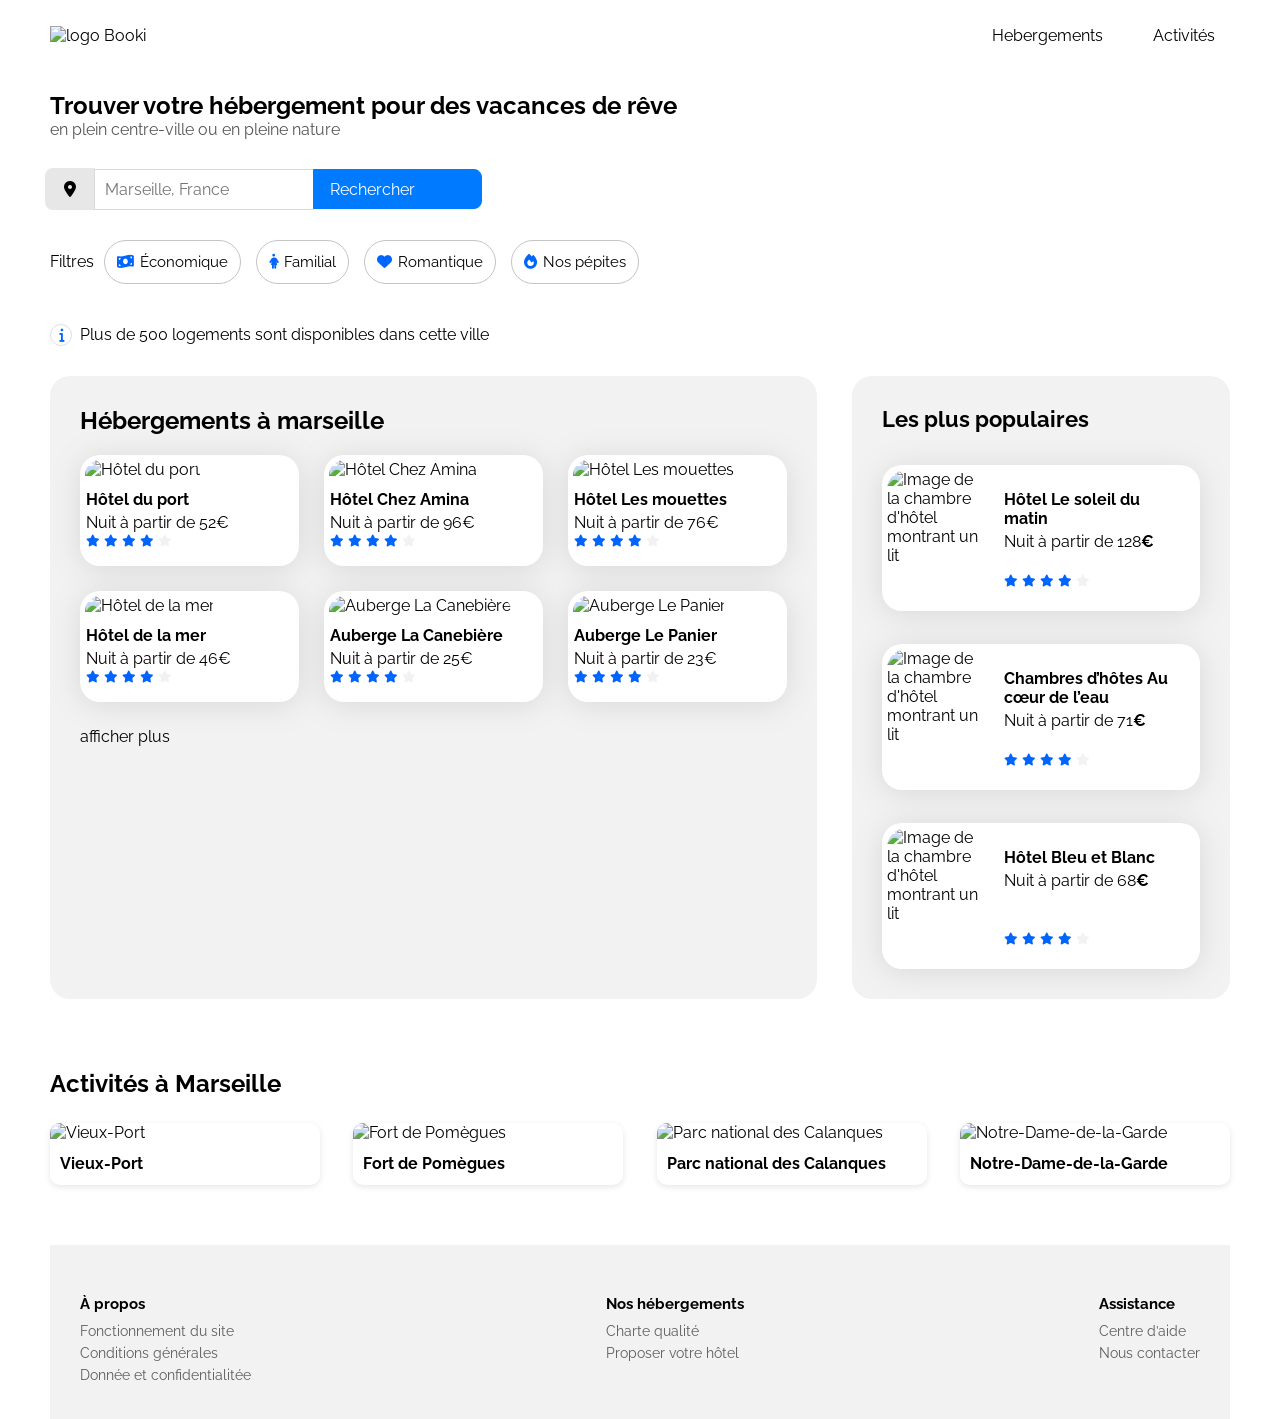
==== commit f9b27a76: "modify" ====
--- a/index.html
+++ b/index.html
@@ -236,32 +236,41 @@
             </div>
             <section>
                 <h2 class="box">Activités à Marseille</h2>
-                <a href="#">
-                    <section class="activites">
-                        <div class="paper">
+
+                <div class="activites">
+
+                    <div class="paper">
+                        <a href="#">
                             <img src="images/activites/reno-laithienne.jpg" alt="Vieux-Port">
                             <p>Vieux-Port</p>
-                        </div>
-                </a>
-                <a href="#">
+                        </a>
+                    </div>
+
+
                     <div class="paper">
-                        <img src="images/activites/paul-hermann.jpg" alt="Fort de Pomègues">
-                        <p>Fort de Pomègues</p>
-                    </div>
-                </a>
-                <a href="#">
+                        <a href="#">
+                            <img src="images/activites/paul-hermann.jpg" alt="Fort de Pomègues">
+                            <p>Fort de Pomègues</p>
+                        </a>
+                    </div>
+
+
                     <div class="paper">
-                        <img src="images/activites/kilyan-sockalingum.jpg" alt="Parc national des Calanques">
-                        <p>Parc national des Calanques</p>
-                    </div>
-                </a>
-                <a href="#">
+                        <a href="#">
+                            <img src="images/activites/kilyan-sockalingum.jpg" alt="Parc national des Calanques">
+                            <p>Parc national des Calanques</p>
+                        </a>
+                    </div>
+
+
                     <div class="paper">
-                        <img src="images/activites/florian-wehde.jpg" alt="Notre-Dame-de-la-Garde">
-                        <p>Notre-Dame-de-la-Garde</p>
-                    </div>
-                </a>
-            </section>
+                        <a href="#">
+                            <img src="images/activites/florian-wehde.jpg" alt="Notre-Dame-de-la-Garde">
+                            <p>Notre-Dame-de-la-Garde</p>
+                        </a>
+                    </div>
+
+                </div>
             </section>
         </main>
         <footer>
--- a/css/style.css
+++ b/css/style.css
@@ -162,7 +162,7 @@
 }
 
 .paper {
-    width:240px;
+    width: 270px;
     border-radius: 10px;
     overflow: hidden;
     box-shadow: 0 2px 6px rgba(0, 0, 0, 0.1);
@@ -449,7 +449,6 @@
     .styles:hover {
         color: #0065FC;
         border-top: none;
-        padding-top: none;
         border-bottom: 3px solid #0065FC;
         padding-bottom: 25px;
 
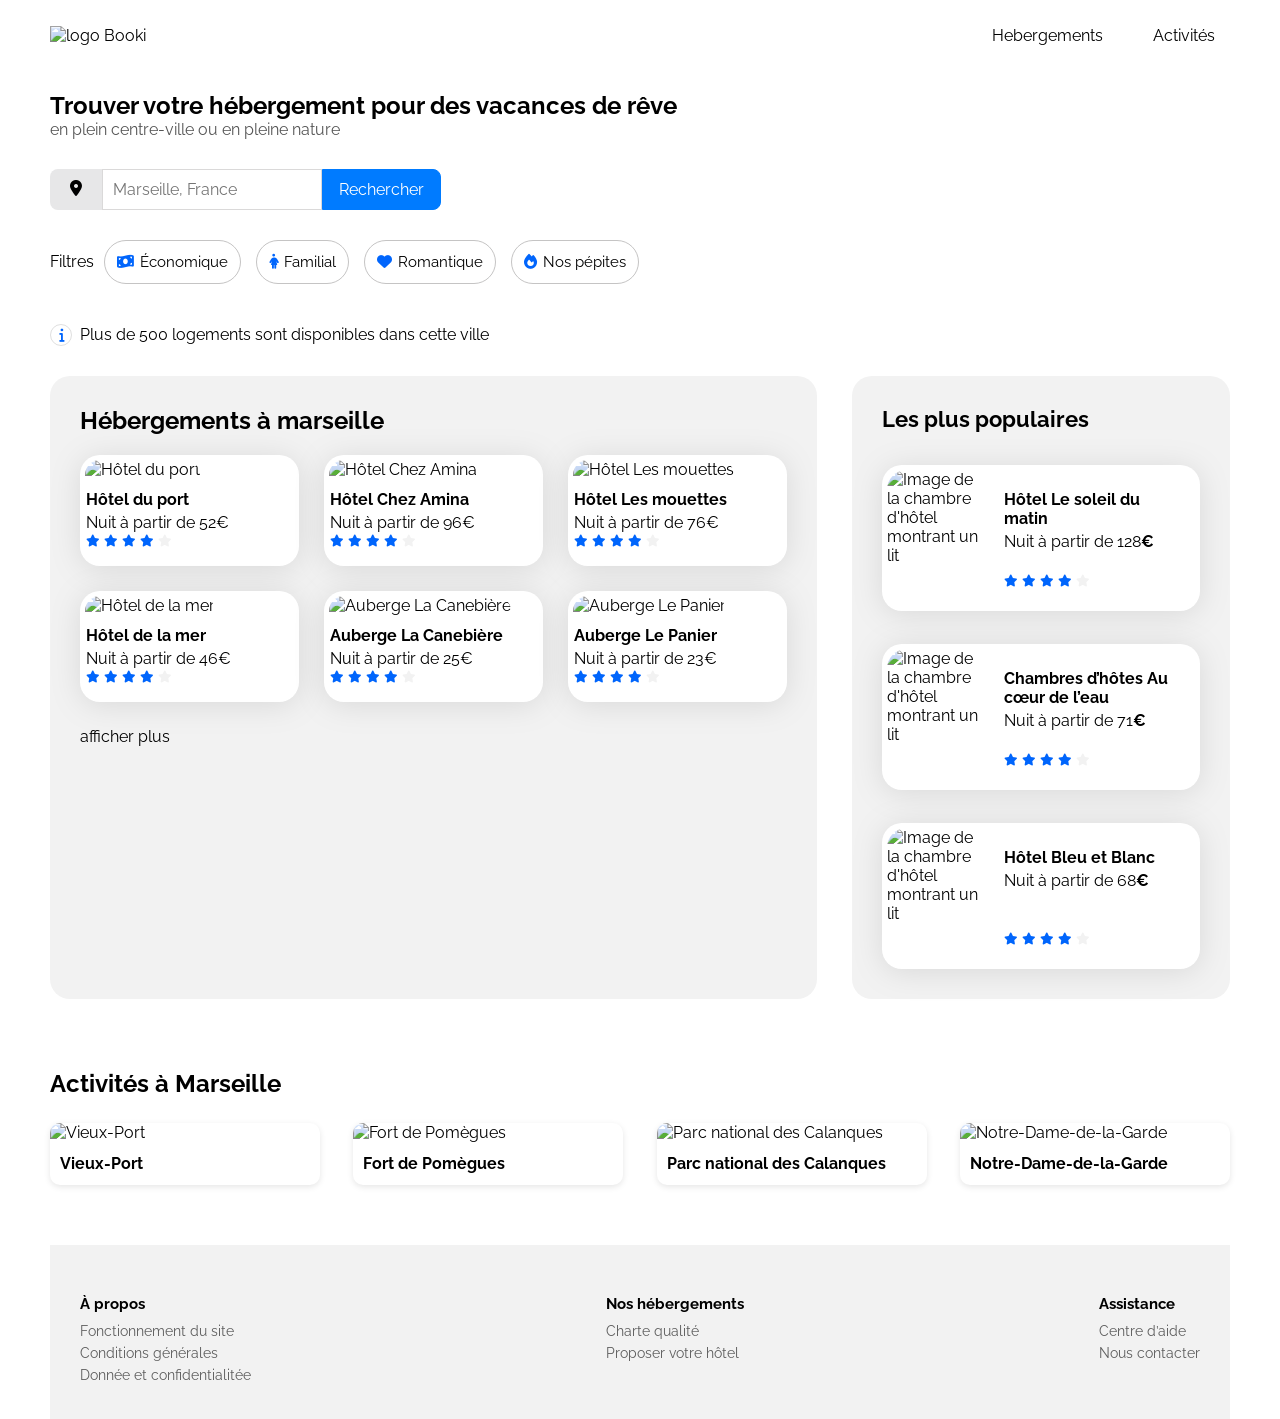
==== commit e4b9acad: "changes" ====
--- a/index.html
+++ b/index.html
@@ -18,11 +18,13 @@
     <div class="main-container">
         <header>
             <nav class="navbar">
-                <div><img class="logo" src="images/logo/Booki.png" alt="logo Booki"></div>
                 <div>
+                    <img class="logo" src="images/logo/Booki.png" alt="logo Booki">
+                </div>
+                <div class="style-container">
                     <ul class="style">
-                        <li><a class="styles" href="#">Hebergements</a></li>
-                        <li><a class="styles" href="#">Activités</a></li>
+                        <li><a class="styles" href="#hebergements-and-populaires">Hebergements</a></li>
+                        <li><a class="styles" href="#activites">Activités</a></li>
                     </ul>
                 </div>
 
@@ -32,10 +34,19 @@
                 <p class="subtitle">en plein centre-ville ou en pleine nature</p>
             </section>
 
-            <div>
-                <span><i class="fa-solid fa-location-dot neutral icon" aria-hidden="true"></i></span>
-                <input class="search-input" type="text" placeholder="Marseille, France">
-                <button class="search-button">Rechercher<i class="fa-solid fa-magnifying-glass loupe"></i></button>
+            <div class="search-container">
+                <span class="search-icon">
+                    <i class="fa-solid fa-location-dot neutral" aria-hidden="true"></i>
+                </span>
+                <input class="search-input" type="text" placeholder="Marseille, France" name="search-input">
+                <button class="search-button">
+                    <div class="search-button-text">
+                        Rechercher
+                    </div>
+                    <div class="search-button-icon">
+                        <i class="fa-solid fa-magnifying-glass"></i>
+                    </div>
+                </button>
             </div>
 
             <div class="filters">
@@ -56,7 +67,7 @@
 
         <main>
 
-            <div class="hebergements-and-populaires">
+            <div id="hebergements-and-populaires" class="hebergements-and-populaires">
                 <section class="hebergements">
                     <h2 class="section-title"> Hébergements à marseille</h2>
                     <div class="cards-container">
@@ -234,7 +245,7 @@
                     </div>
                 </section>
             </div>
-            <section>
+            <section id="activites">
                 <h2 class="box">Activités à Marseille</h2>
 
                 <div class="activites">
--- a/css/style.css
+++ b/css/style.css
@@ -51,7 +51,6 @@
 }
 
 .icon {
-
     background-color: #e7e7e8;
     border: solid #e7e7e8 3px;
     padding: 10px 16px;
@@ -61,6 +60,17 @@
     margin: -5px;
 }
 
+.search-container {
+    width: 30px;
+    display: flex;
+    padding: 0;
+}
+
+.search-icon {
+    padding: 10px 20px;
+    background-color: #e7e7e8;
+    border-radius: 8px 0 0 8px;
+}
 
 .search-input {
     flex: 1;
@@ -72,25 +82,20 @@
 
 .search-button {
     background-color: #007bff;
-    color: white;
     border: solid #007bff 1px;
-    padding: 0px 16px;
+    padding: 0 16px;
     font-size: 16px;
     cursor: pointer;
     border-radius: 0 8px 8px 0;
-    margin: -5px;
-}
-
-.loupe {
-    visibility: hidden;
-    background-color: #007bff;
+}
+
+.search-button-icon {
+    display: none;
+}
+
+.search-button-text {
+    display: block;
     color: white;
-    border: solid #007bff 1px;
-    padding: 10px 16px;
-    font-size: 16px;
-    cursor: pointer;
-    border-radius: 8px 8px 8px 8px;
-
 }
 
 .btn {
@@ -446,21 +451,54 @@
         font-size: 30px;
     }
 
+
+    .style-container {
+        width: 100%;
+        display: flex;
+    }
+
+    .style {
+        display: flex;
+        width: 100%;
+        padding-inline-start: 0;
+        gap: 0;
+    }
+
+    .style li {
+        width: 50%;
+        display: flex;
+        justify-content: center;
+        border-bottom: 3px solid rgb(217, 217, 217);
+        padding: 10px 0;
+        padding-bottom: 25px;
+    }
+
+    .style li:hover {
+        border-bottom: 3px solid #0065FC;
+        color: #0065FC;
+    }
+
     .styles:hover {
-        color: #0065FC;
+        border-top: 0;
+        padding-top: 0;
+    }
+
+    .navbar a {
+        text-decoration: none;
+        padding: 0;
+    }
+
+    .style li {
+        width: 50%;
+        display: flex;
+        justify-content: center;
+    }
+
+    .styles:hover {
+        color: #007bff;
         border-top: none;
         border-bottom: 3px solid #0065FC;
         padding-bottom: 25px;
-
-    }
-
-    .style {
-        border-bottom: 3px solid rgb(217, 217, 217);
-        padding-bottom: 25px;
-        display: flex;
-        justify-content: end;
-        padding-left: 0%;
-
     }
 
     .logo {
@@ -472,27 +510,40 @@
     .btn {
         display: flex;
         flex-wrap: wrap;
+
     }
 
     .filters {
-        display: flex;
-        flex-direction: column;
+        margin: 20px;
+    }
+
+    .filter-btn {
+        display: flex;
+        flex-direction: row;
         align-items: start;
+        width: 150px;
+    }
+
+    .search-container {
         margin: 20px;
     }
 
-    .loupe {
-        visibility: visible;
-        background-color: #0065FC;
-        color: var(--filter-bg-color);
-        margin-left: -200px;
-
-
-
-    }
-
     .search-button {
-        visibility: hidden;
+        border-radius: 8px;
+        margin-left: -5px;
+        padding: 0 10px;
+    }
+
+    .search-button-icon {
+        display: block;
+    }
+
+    .search-button-icon i {
+        color: white;
+    }
+
+    .search-button-text {
+        display: none;
     }
 
     h2 {
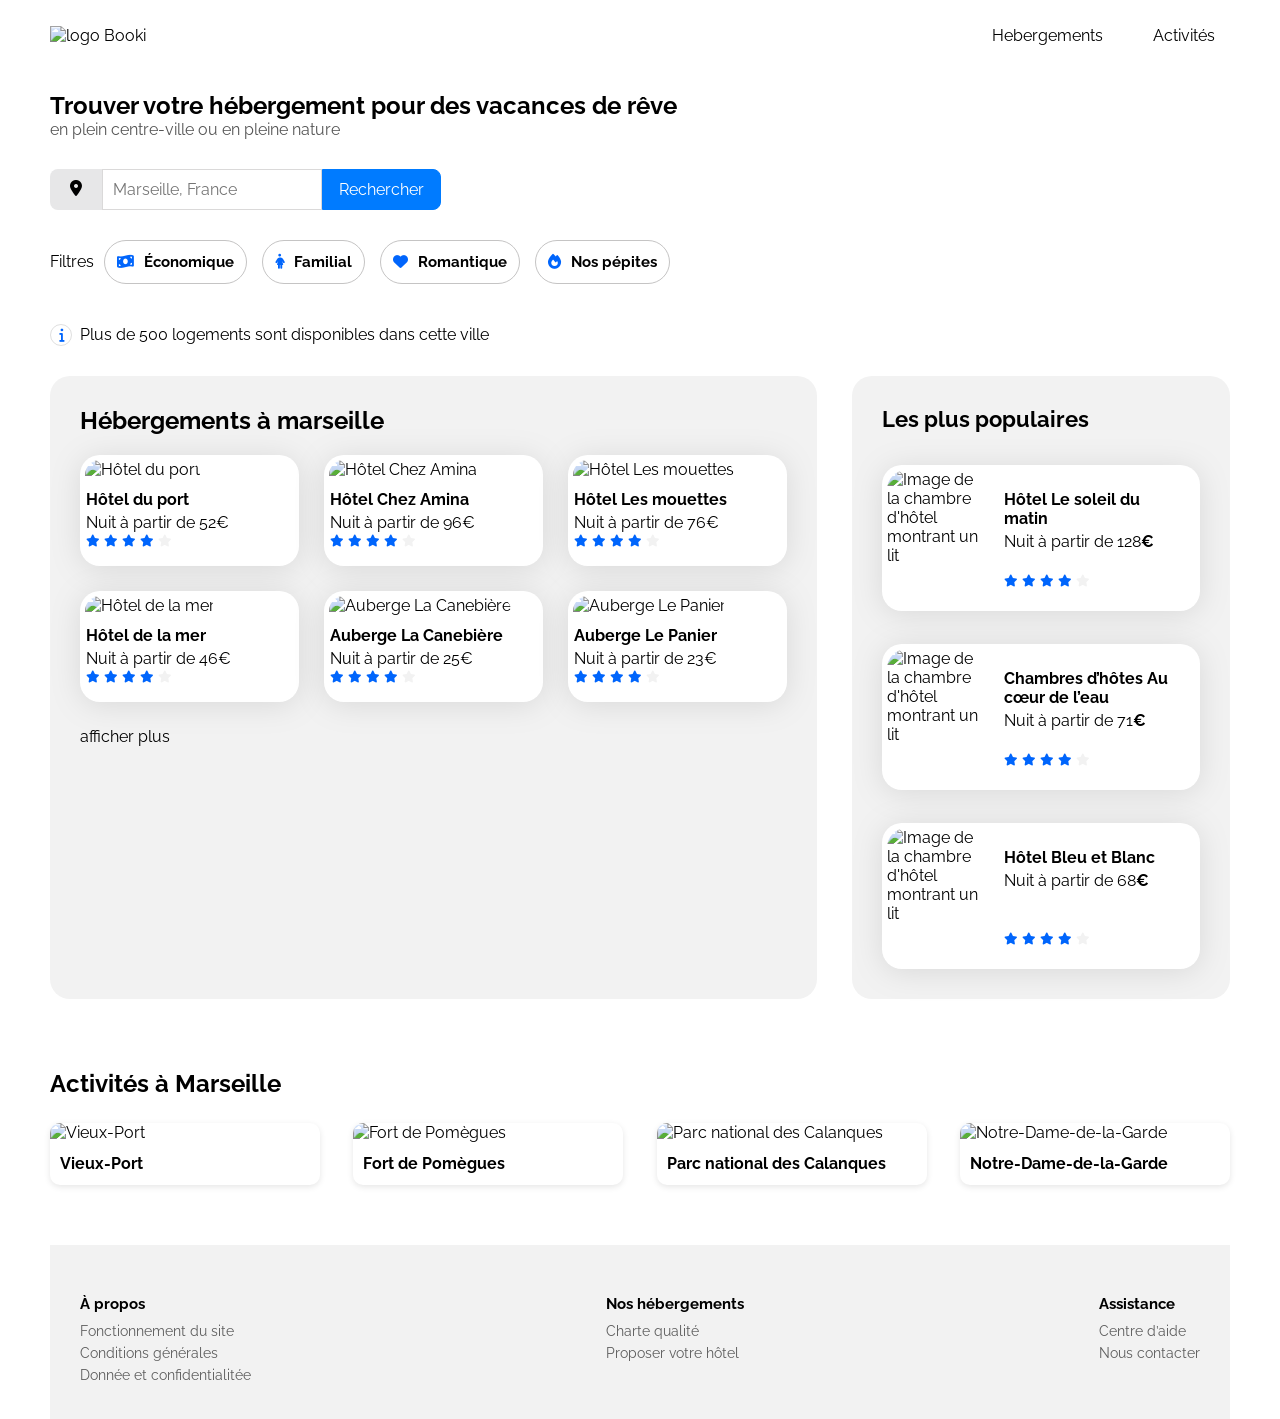
==== commit 7821a323: "change" ====
--- a/index.html
+++ b/index.html
@@ -23,11 +23,18 @@
                 </div>
                 <div class="style-container">
                     <ul class="style">
-                        <li><a class="styles" href="#hebergements-and-populaires">Hebergements</a></li>
-                        <li><a class="styles" href="#activites">Activités</a></li>
+                        <li>
+                            <a class="styles" href="#hebergements-and-populaires">
+                                <span>Hebergements</span>
+                            </a>
+                        </li>
+                        <li>
+                            <a class="styles" href="#activites">
+                                <span>Activités</span>
+                            </a>
+                        </li>
                     </ul>
                 </div>
-
             </nav>
             <section>
                 <h2>Trouver votre hébergement pour des vacances de rêve</h2>
@@ -40,12 +47,12 @@
                 </span>
                 <input class="search-input" type="text" placeholder="Marseille, France" name="search-input">
                 <button class="search-button">
-                    <div class="search-button-text">
+                    <span class="search-button-text">
                         Rechercher
-                    </div>
-                    <div class="search-button-icon">
+                    </span>
+                    <span class="search-button-icon">
                         <i class="fa-solid fa-magnifying-glass"></i>
-                    </div>
+                    </span>
                 </button>
             </div>
 
--- a/css/style.css
+++ b/css/style.css
@@ -117,7 +117,7 @@
 .filter-btn {
     display: flex;
     align-items: center;
-    gap: 6px;
+    gap: 10px;
     border: 1px solid #c5c4c4;
     background: #ffffff;
     color: #000000;
@@ -126,6 +126,7 @@
     font-size: 15px;
     cursor: pointer;
     transition: all 0.2s ease;
+    font-weight: bold;
 }
 
 .filter-btn:hover {
@@ -352,6 +353,7 @@
 .populaires-cards .card {
     display: flex;
     margin-top: 33px;
+
 }
 
 .populaires-cards img {
@@ -361,6 +363,10 @@
     border-bottom-left-radius: 20px;
 }
 
+.populaires-cards img {
+        border-top-right-radius: 0px;
+    }
+
 .populaires-cards .card-content {
     width: 65%;
     padding-left: 15px;
@@ -462,25 +468,33 @@
         width: 100%;
         padding-inline-start: 0;
         gap: 0;
+        margin-block-start: 1em;
+        margin-block-end: 0;
     }
 
     .style li {
-        width: 50%;
-        display: flex;
+        display: flex;
+    }
+
+    .styles {
+        display: flex;
+        width: 100%;
         justify-content: center;
         border-bottom: 3px solid rgb(217, 217, 217);
-        padding: 10px 0;
-        padding-bottom: 25px;
-    }
-
-    .style li:hover {
+        align-items: center;
+    }
+
+    .styles:hover {
+        color: #0065FC;
         border-bottom: 3px solid #0065FC;
-        color: #0065FC;
-    }
-
-    .styles:hover {
         border-top: 0;
         padding-top: 0;
+    }
+
+    .styles span {
+        padding-top: 15px;
+        padding-bottom: 15px;
+        font-size: 18px;
     }
 
     .navbar a {
@@ -494,12 +508,6 @@
         justify-content: center;
     }
 
-    .styles:hover {
-        color: #007bff;
-        border-top: none;
-        border-bottom: 3px solid #0065FC;
-        padding-bottom: 25px;
-    }
 
     .logo {
         display: flex;
@@ -521,10 +529,11 @@
         display: flex;
         flex-direction: row;
         align-items: start;
-        width: 150px;
+        width: 47%;
     }
 
     .search-container {
+        width: 90%;
         margin: 20px;
     }
 
@@ -573,9 +582,11 @@
     }
 
     .populaires {
+        margin-top: 10px;
         border-radius: 0px;
         height: 100%;
         width: 100%;
+        padding: 15px;
 
     }
 
@@ -597,6 +608,7 @@
         font-size: 13px;
     }
 
+
     .cards-container {
         display: flex;
         flex-direction: column;
@@ -605,6 +617,7 @@
 
     .hebergements {
         background: none;
+        padding: 20px;
     }
 
 
@@ -615,7 +628,7 @@
     .activites {
         display: flex;
         flex-direction: column;
-        padding: 30px;
+        align-items: center;
     }
 
     .paper {
@@ -629,14 +642,12 @@
     }
 
     .paper p {
-        padding: 20px;
-        margin: 10px;
+        padding: 10px;
     }
 
     footer {
         display: flex;
         flex-direction: column;
         text-align: start;
-
     }
 }
